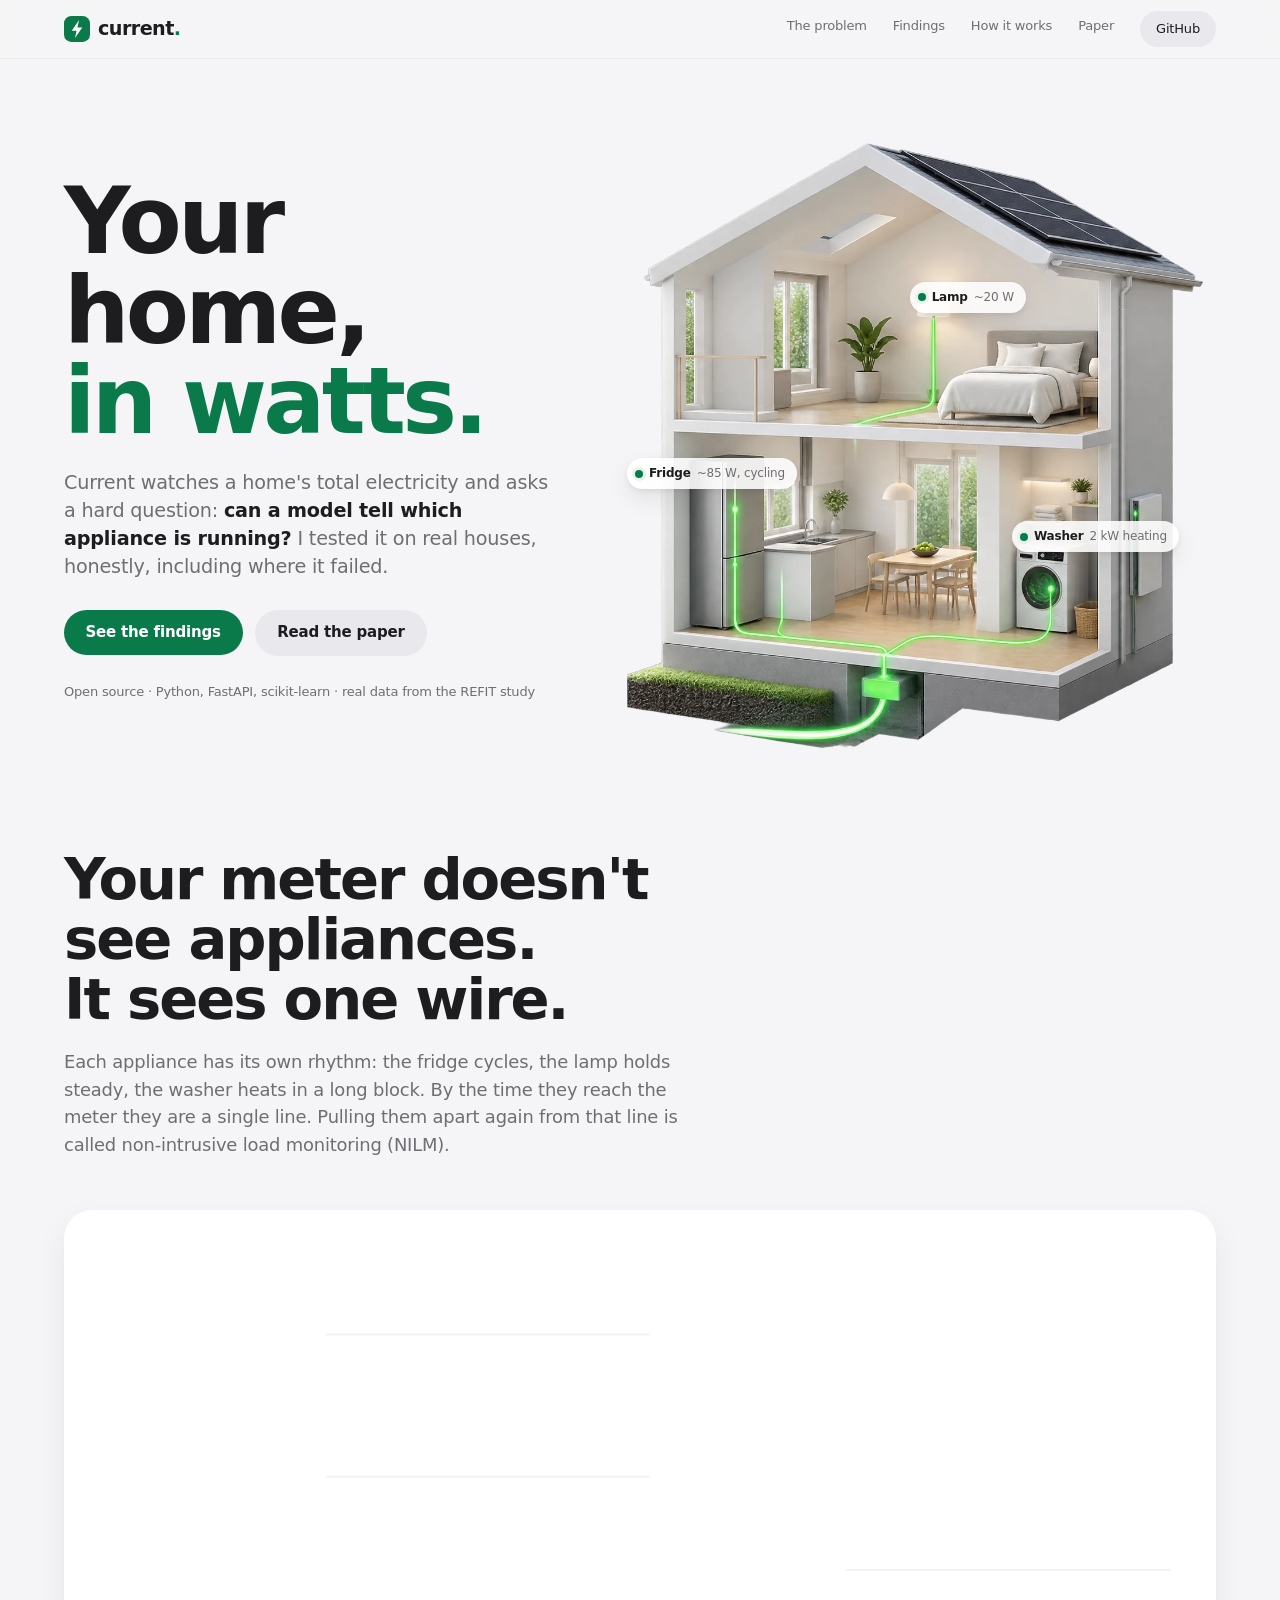
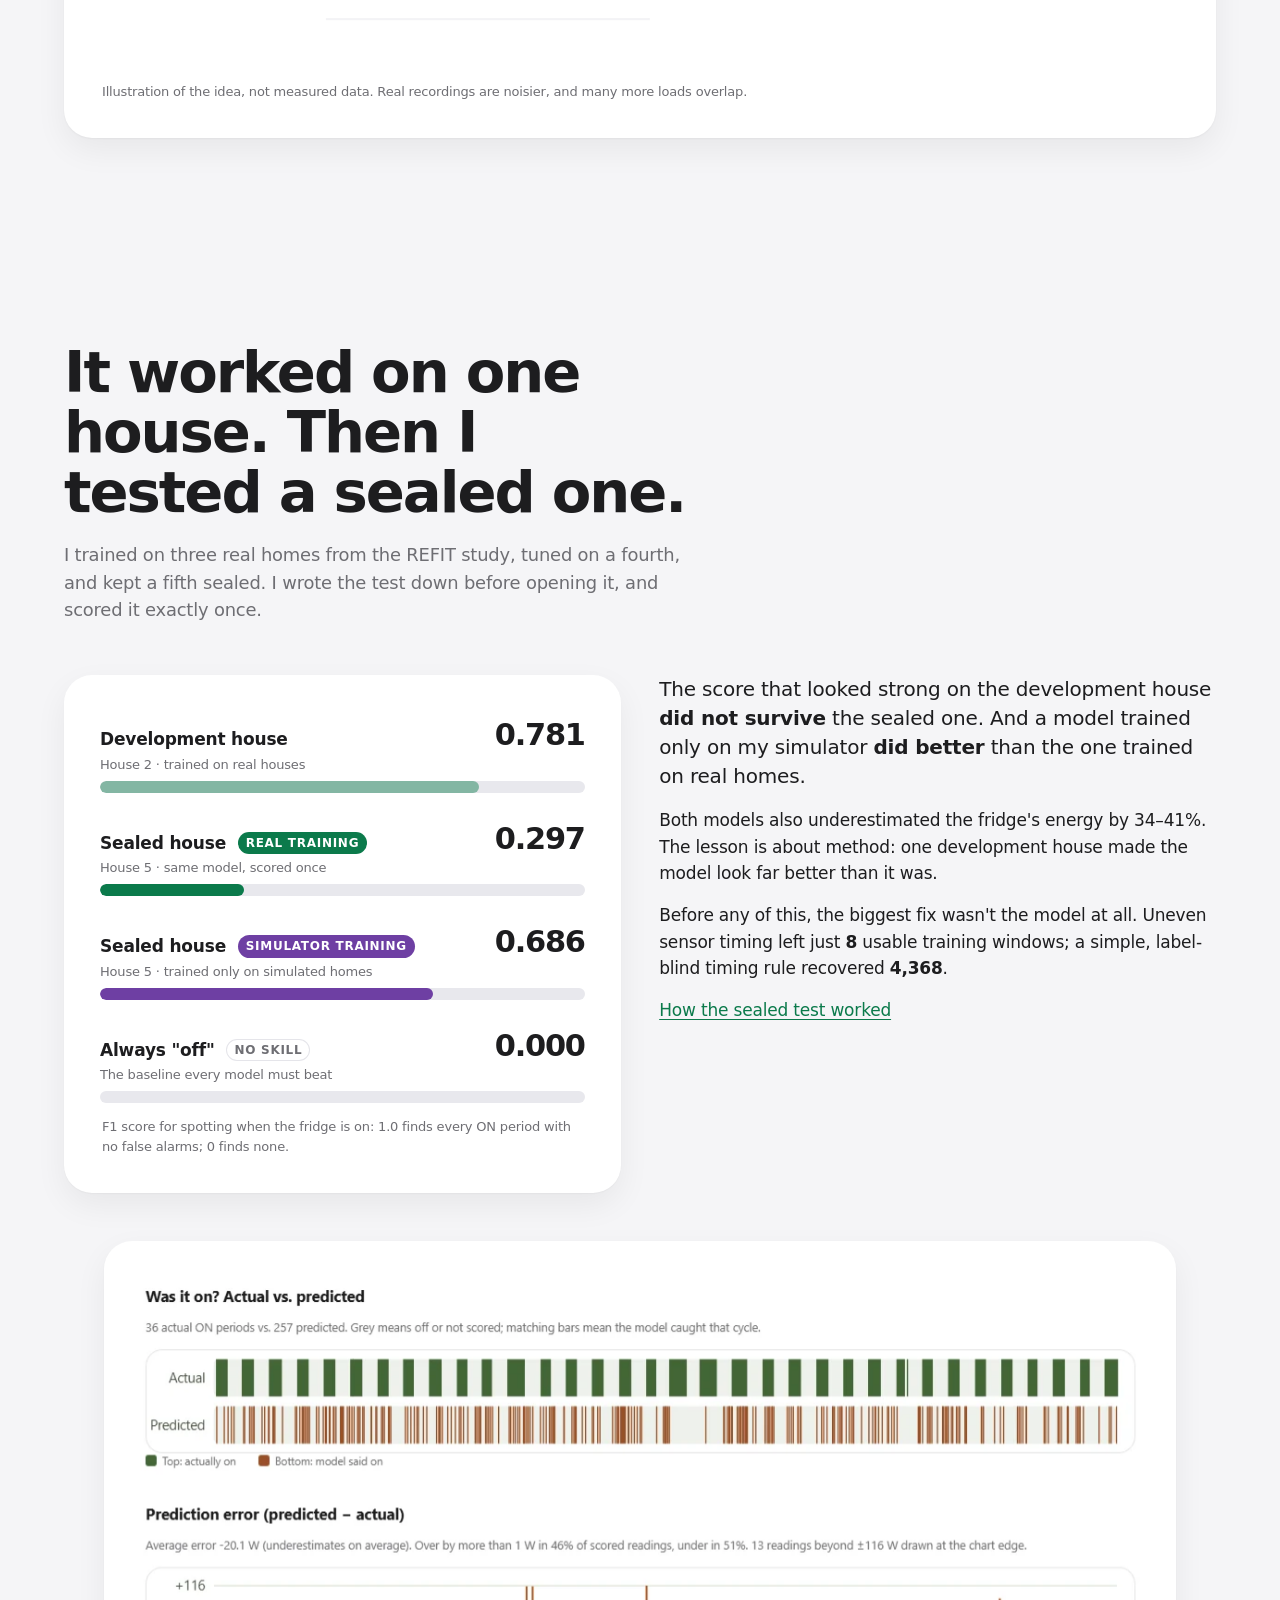
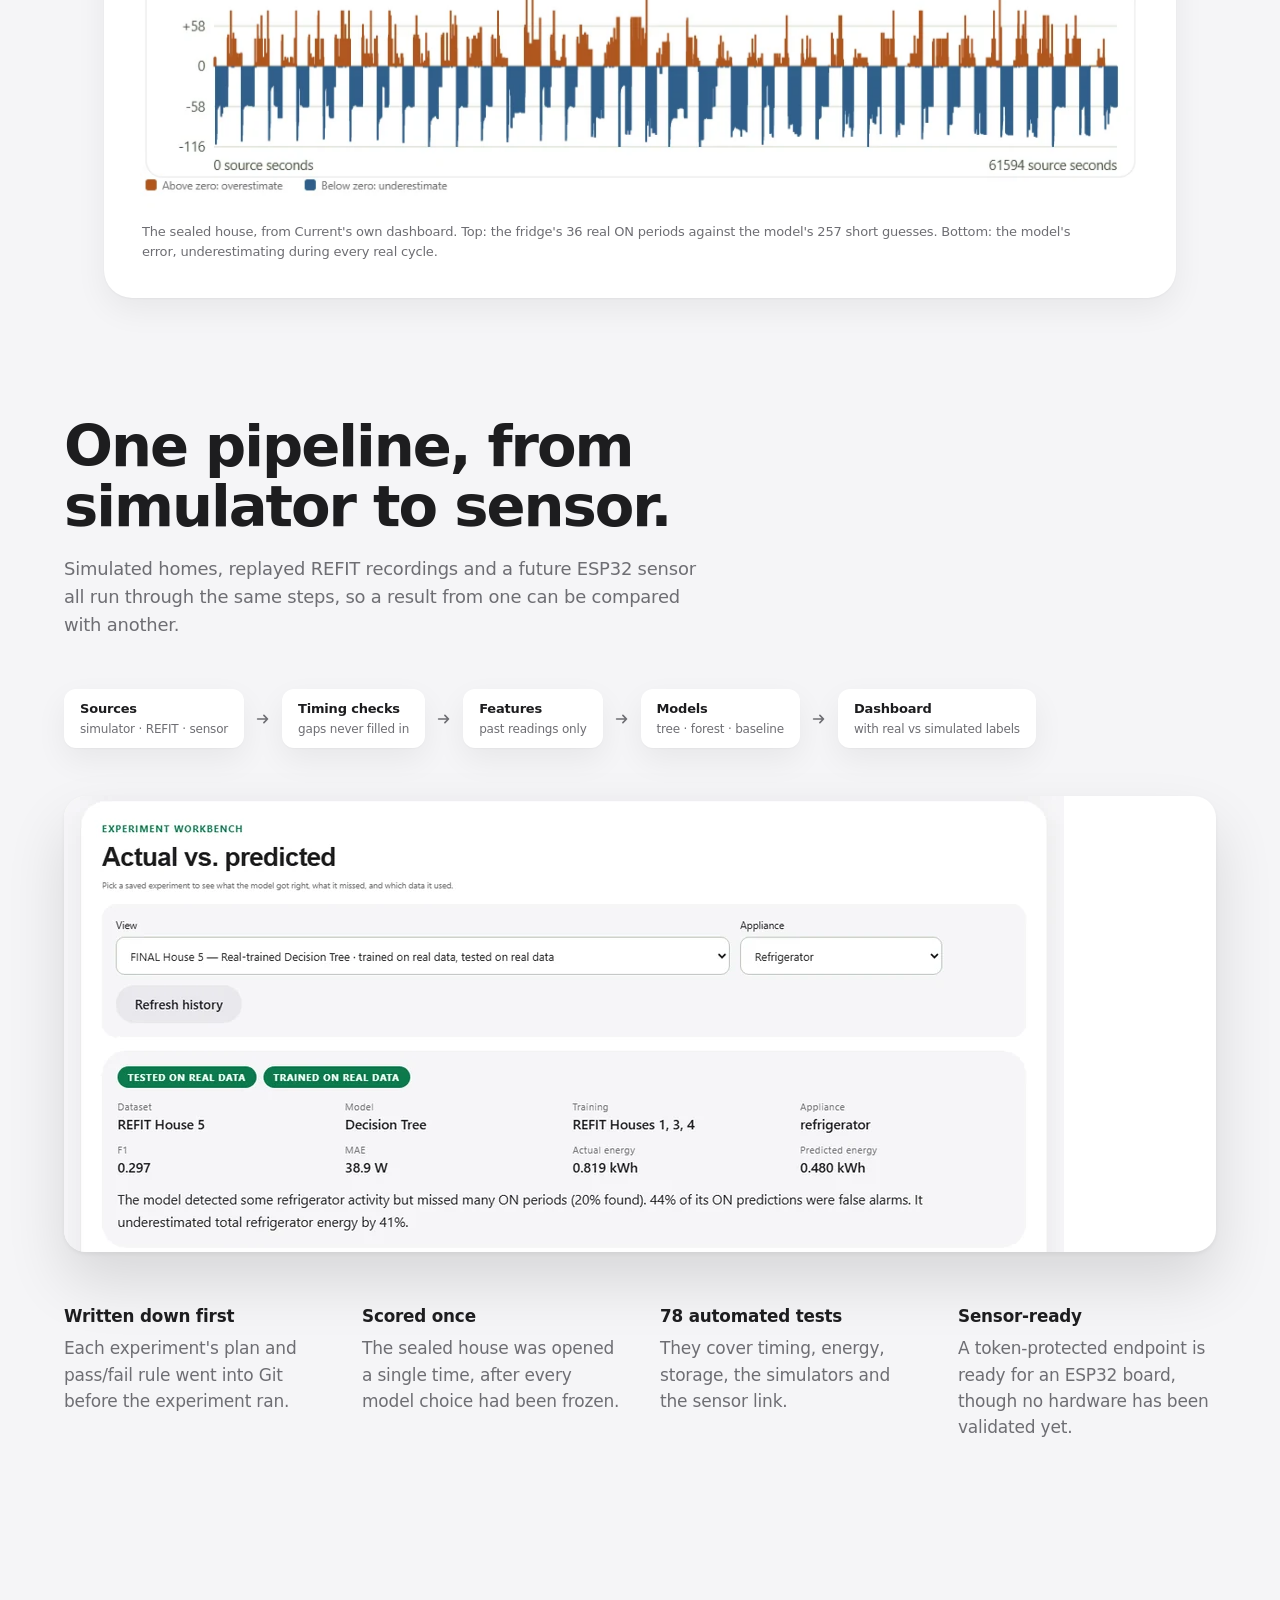
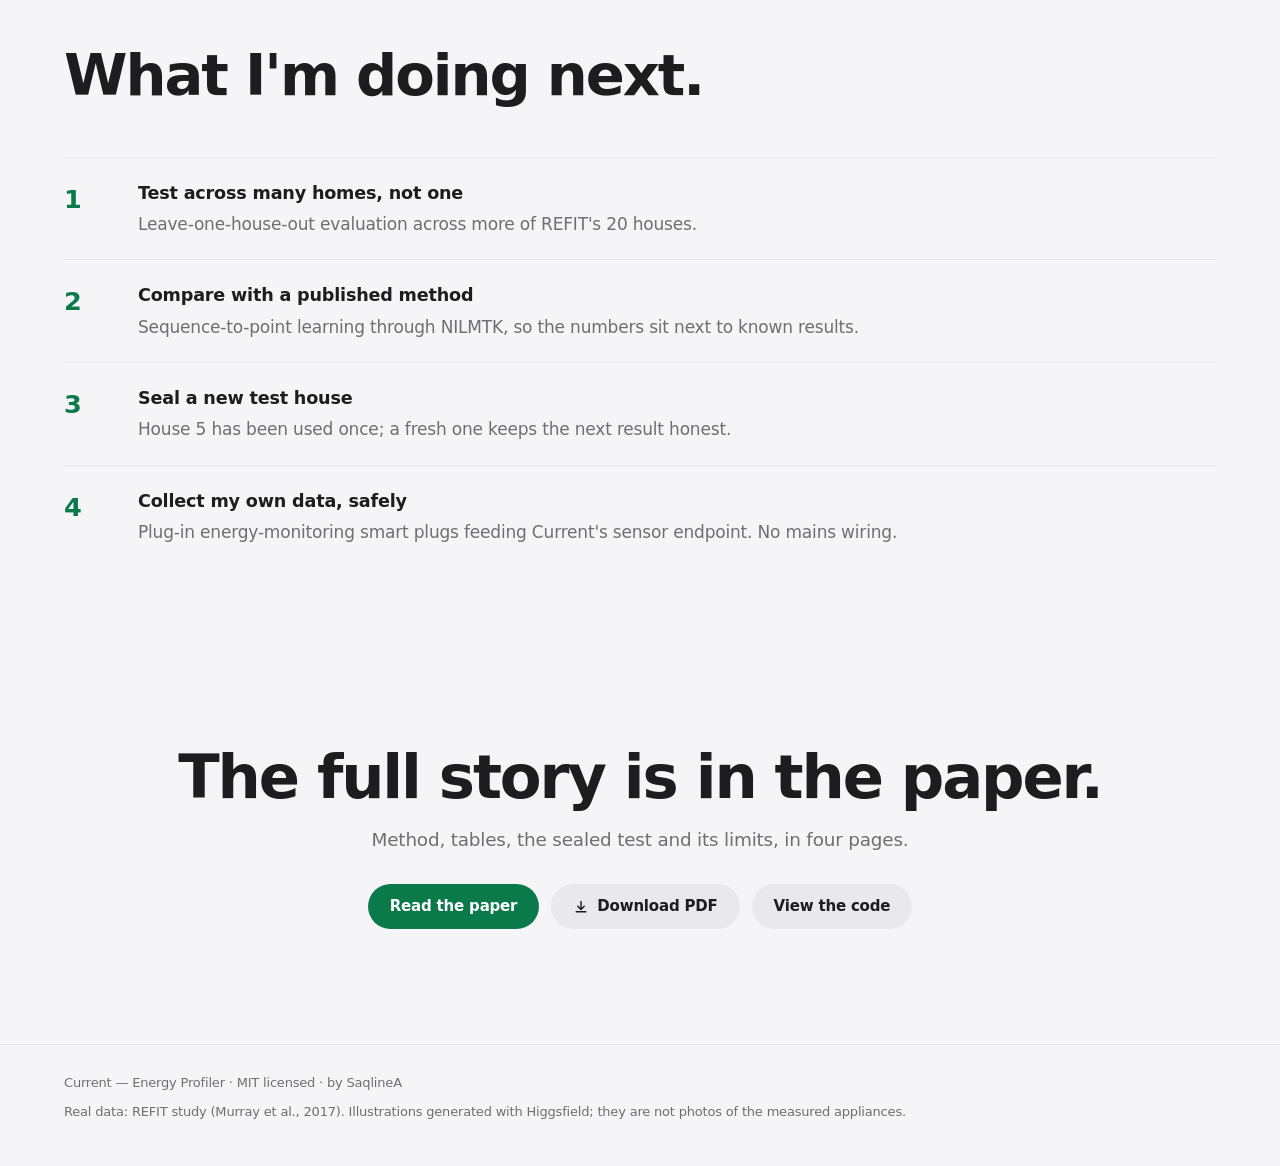
==== docs/index.html @ 8ad4f6a9 "feat: animated project showcase (docs/index.html) and scroll-told paper (docs/paper.html) Living Hou" ====
<!doctype html>
<html lang="en">
<head>
  <meta charset="utf-8">
  <meta name="viewport" content="width=device-width, initial-scale=1">
  <title>Current — Can a model tell which appliance is running?</title>
  <meta name="description" content="Current is an open-source household energy lab. It tests, honestly, whether machine learning can tell which appliances are running from a home's total power.">
  <meta name="theme-color" content="#f5f5f7" media="(prefers-color-scheme: light)">
  <meta name="theme-color" content="#000000" media="(prefers-color-scheme: dark)">
  <meta property="og:title" content="Current — Energy Profiler">
  <meta property="og:description" content="Worked on one house (F1 0.781). Fell to 0.297 on a sealed one. A simulator-trained model did better. An honest NILM lab.">
  <meta property="og:image" content="https://saqlinea.github.io/energy-profiler/img/hero.webp">
  <link rel="stylesheet" href="site.css">
  <script>if (!matchMedia('(prefers-reduced-motion: reduce)').matches) document.documentElement.classList.add('intro');</script>
  <script src="site.js" defer></script>
</head>
<body>
  <a class="skip" href="#main">Skip to content</a>
  <header class="nav">
    <div class="wrap">
      <a class="wordmark" href="./" aria-label="Current home">
        <svg viewBox="0 0 32 32" aria-hidden="true"><rect width="32" height="32" rx="9" fill="#0b7a4b"/><path d="M18.5 5 9.5 18h6l-2 9 9-13h-6z" fill="#fff"/></svg>
        <span>current<b>.</b></span>
      </a>
      <ul>
        <li class="optional"><a href="#problem">The problem</a></li>
        <li><a href="#findings">Findings</a></li>
        <li class="optional"><a href="#system">How it works</a></li>
        <li class="keep"><a href="paper.html">Paper</a></li>
        <li class="keep"><a class="pill secondary small" href="https://github.com/SaqlineA/energy-profiler">GitHub</a></li>
      </ul>
    </div>
  </header>

  <main id="main">
    <section class="hero" aria-labelledby="hero-title">
      <div class="wrap">
        <div class="hero-copy">
          <h1 id="hero-title">Your home, <em>in watts.</em></h1>
          <p class="lead">Current watches a home's total electricity and asks a hard question: <strong>can a model tell which appliance is running?</strong> I tested it on real houses, honestly, including where it failed.</p>
          <div class="actions">
            <a class="pill primary" href="#findings">See the findings</a>
            <a class="pill secondary" href="paper.html">Read the paper</a>
          </div>
          <p class="credits">Open source · Python, FastAPI, scikit-learn · real data from the REFIT study</p>
        </div>
        <figure class="house" aria-label="Illustration of a house whose fridge, lamp and washing machine draw power from one meter">
          <img src="img/hero.webp" alt="" width="1047" height="1096" fetchpriority="high">
          <img class="flow" src="img/hero-lines.webp" alt="" width="1047" height="1096">
          <span class="tag" style="left:49%;top:24%"><i></i>Lamp <span>~20 W</span></span>
          <span class="tag" style="left:2%;top:52%"><i></i>Fridge <span>~85 W, cycling</span></span>
          <span class="tag" style="left:66%;top:62%"><i></i>Washer <span>2 kW heating</span></span>
        </figure>
      </div>
    </section>

    <section class="block tight" id="problem" aria-labelledby="problem-title">
      <div class="wrap">
        <div class="section-head">
          <h2 id="problem-title">Your meter doesn't see appliances. It sees one wire.</h2>
          <p>Each appliance has its own rhythm: the fridge cycles, the lamp holds steady, the washer heats in a long block. By the time they reach the meter they are a single line. Pulling them apart again from that line is called non-intrusive load monitoring (NILM).</p>
        </div>
        <div class="plate wire" id="wire">
          <svg role="img" aria-labelledby="wire-title wire-desc">
            <title id="wire-title">Three appliance signals merge into one total</title>
            <desc id="wire-desc">A fridge cycling on and off, a lamp drawing steady power and a washing machine heating, flicking and spinning add up to the one total line the meter records.</desc>
          </svg>
          <p class="caption">Illustration of the idea, not measured data. Real recordings are noisier, and many more loads overlap.</p>
        </div>
      </div>
    </section>

    <section class="block" id="findings" aria-labelledby="findings-title">
      <div class="wrap">
        <div class="section-head">
          <h2 id="findings-title">It worked on one house. Then I tested a sealed one.</h2>
          <p>I trained on three real homes from the REFIT study, tuned on a fourth, and kept a fifth sealed. I wrote the test down before opening it, and scored it exactly once.</p>
        </div>
        <div class="verdict">
          <div class="plate">
            <ul class="bars" aria-label="Fridge detection F1 scores">
              <li class="dev"><span class="what">Development house <small>House 2 · trained on real houses</small></span><span class="score">0.781</span><span class="track"><span style="width:78.1%"></span></span></li>
              <li><span class="what">Sealed house <span class="badge">REAL TRAINING</span><small>House 5 · same model, scored once</small></span><span class="score">0.297</span><span class="track"><span style="width:29.7%"></span></span></li>
              <li class="sim"><span class="what">Sealed house <span class="badge sim">SIMULATOR TRAINING</span><small>House 5 · trained only on simulated homes</small></span><span class="score">0.686</span><span class="track"><span style="width:68.6%"></span></span></li>
              <li><span class="what">Always "off" <span class="badge none">NO SKILL</span><small>The baseline every model must beat</small></span><span class="score">0.000</span><span class="track"><span style="width:0%"></span></span></li>
            </ul>
            <p class="caption">F1 score for spotting when the fridge is on: 1.0 finds every ON period with no false alarms; 0 finds none.</p>
          </div>
          <div class="verdict-text">
            <p>The score that looked strong on the development house <strong>did not survive</strong> the sealed one. And a model trained only on my simulator <strong>did better</strong> than the one trained on real homes.</p>
            <p>Both models also underestimated the fridge's energy by 34–41%. The lesson is about method: one development house made the model look far better than it was.</p>
            <p>Before any of this, the biggest fix wasn't the model at all. Uneven sensor timing left just <strong>8</strong> usable training windows; a simple, label-blind timing rule recovered <strong>4,368</strong>.</p>
            <p><a href="paper.html#final-test">How the sealed test worked</a></p>
          </div>
        </div>
        <figure class="plate figure-wide">
          <img src="img/house5-figure.webp" alt="Top: 36 real fridge ON periods as evenly spaced green bars, above the model's 257 short scattered guesses. Bottom: prediction error, below zero during every real cycle and above zero between them." width="1081" height="573" loading="lazy">
          <figcaption class="caption">The sealed house, from Current's own dashboard. Top: the fridge's 36 real ON periods against the model's 257 short guesses. Bottom: the model's error, underestimating during every real cycle.</figcaption>
        </figure>
      </div>
    </section>

    <section class="block tight" id="system" aria-labelledby="system-title">
      <div class="wrap">
        <div class="section-head">
          <h2 id="system-title">One pipeline, from simulator to sensor.</h2>
          <p>Simulated homes, replayed REFIT recordings and a future ESP32 sensor all run through the same steps, so a result from one can be compared with another.</p>
        </div>
        <ol class="pipeline" aria-label="Data pipeline">
          <li>Sources<small>simulator · REFIT · sensor</small></li>
          <li class="arrow" aria-hidden="true"><svg viewBox="0 0 20 20"><path d="M4 10h11m-4-4 4 4-4 4" fill="none" stroke="currentColor" stroke-width="1.8" stroke-linecap="round" stroke-linejoin="round"/></svg></li>
          <li>Timing checks<small>gaps never filled in</small></li>
          <li class="arrow" aria-hidden="true"><svg viewBox="0 0 20 20"><path d="M4 10h11m-4-4 4 4-4 4" fill="none" stroke="currentColor" stroke-width="1.8" stroke-linecap="round" stroke-linejoin="round"/></svg></li>
          <li>Features<small>past readings only</small></li>
          <li class="arrow" aria-hidden="true"><svg viewBox="0 0 20 20"><path d="M4 10h11m-4-4 4 4-4 4" fill="none" stroke="currentColor" stroke-width="1.8" stroke-linecap="round" stroke-linejoin="round"/></svg></li>
          <li>Models<small>tree · forest · baseline</small></li>
          <li class="arrow" aria-hidden="true"><svg viewBox="0 0 20 20"><path d="M4 10h11m-4-4 4 4-4 4" fill="none" stroke="currentColor" stroke-width="1.8" stroke-linecap="round" stroke-linejoin="round"/></svg></li>
          <li>Dashboard<small>with real vs simulated labels</small></li>
        </ol>
        <div class="screen">
          <img src="img/workbench.webp" alt="Current's experiment workbench on the House 5 final test: TESTED ON REAL DATA and TRAINED ON REAL DATA badges, F1 0.297, MAE 38.9 W, a plain-language explanation of what went wrong" width="1000" height="456" loading="lazy">
        </div>
        <dl class="facts">
          <div><dt>Written down first</dt><dd>Each experiment's plan and pass/fail rule went into Git before the experiment ran.</dd></div>
          <div><dt>Scored once</dt><dd>The sealed house was opened a single time, after every model choice had been frozen.</dd></div>
          <div><dt>78 automated tests</dt><dd>They cover timing, energy, storage, the simulators and the sensor link.</dd></div>
          <div><dt>Sensor-ready</dt><dd>A token-protected endpoint is ready for an ESP32 board, though no hardware has been validated yet.</dd></div>
        </dl>
      </div>
    </section>

    <section class="block" id="next" aria-labelledby="next-title">
      <div class="wrap">
        <div class="section-head"><h2 id="next-title">What I'm doing next.</h2></div>
        <ol class="next">
          <li><strong>Test across many homes, not one</strong><span>Leave-one-house-out evaluation across more of REFIT's 20 houses.</span></li>
          <li><strong>Compare with a published method</strong><span>Sequence-to-point learning through NILMTK, so the numbers sit next to known results.</span></li>
          <li><strong>Seal a new test house</strong><span>House 5 has been used once; a fresh one keeps the next result honest.</span></li>
          <li><strong>Collect my own data, safely</strong><span>Plug-in energy-monitoring smart plugs feeding Current's sensor endpoint. No mains wiring.</span></li>
        </ol>
      </div>
    </section>

    <section class="close" aria-labelledby="close-title">
      <div class="wrap">
        <h2 id="close-title">The full story is in the paper.</h2>
        <p>Method, tables, the sealed test and its limits, in four pages.</p>
        <div class="actions">
          <a class="pill primary" href="paper.html">Read the paper</a>
          <a class="pill secondary" href="report.pdf">
            <svg viewBox="0 0 20 20" aria-hidden="true"><path d="M10 3v10m-4-4 4 4 4-4M4 16h12" fill="none" stroke="currentColor" stroke-width="1.8" stroke-linecap="round" stroke-linejoin="round"/></svg>
            Download PDF
          </a>
          <a class="pill secondary" href="https://github.com/SaqlineA/energy-profiler">View the code</a>
        </div>
      </div>
    </section>
  </main>

  <footer>
    <div class="wrap">
      <span>Current — Energy Profiler · MIT licensed · by SaqlineA</span>
      <span>Real data: REFIT study (Murray et al., 2017). Illustrations generated with Higgsfield; they are not photos of the measured appliances.</span>
    </div>
  </footer>
</body>
</html>
---- docs/site.css ----
/* Current project site: the Honest Showroom world (see DESIGN.md). Static, no build step. */
:root {
  --ink: #1d1d1f;
  --quiet: #6e6e73;
  --paper: #f5f5f7;
  --surface: #ffffff;
  --hairline: #e5e5ea;
  --fill: #e8e8ed;
  --green: #0b7a4b;
  --action: #0b7a4b; /* White text sits on this in both themes (5.4:1). */
  --action-hover: #06552f;
  --green-deep: #06552f;
  --green-bright: #13a86a;
  --mint: #e3f4ea;
  --violet: #6e3fa3;
  --measured: #426635;
  --estimate: #995127;
  --shadow: 0 1px 2px rgba(0, 0, 0, .04), 0 12px 32px rgba(0, 0, 0, .06);
  --font: -apple-system, BlinkMacSystemFont, 'SF Pro Display', 'SF Pro Text', 'Helvetica Neue', 'Segoe UI', system-ui, sans-serif;
  --ease-out: cubic-bezier(.16, 1, .3, 1);
  --gutter: clamp(20px, 5vw, 64px);
  color-scheme: light;
}
@media (prefers-color-scheme: dark) {
  :root {
    --ink: #f5f5f7; --quiet: #a1a1a6; --paper: #000000; --surface: #1c1c1e; --hairline: #38383a;
    --fill: #2c2c2e; --green: #30d158; --green-deep: #0b7a4b; --mint: #1e3a2a; --violet: #7d52a3;
    --shadow: 0 1px 2px rgba(0, 0, 0, .4), 0 12px 32px rgba(0, 0, 0, .35);
    color-scheme: dark;
  }
}

* { box-sizing: border-box; }
html { scroll-behavior: smooth; scroll-padding-top: 76px; }
body {
  margin: 0; background: var(--paper); color: var(--ink);
  font: 400 1.0625rem/1.55 var(--font); letter-spacing: -0.011em;
  -webkit-font-smoothing: antialiased; text-rendering: optimizeLegibility;
}
img { max-width: 100%; height: auto; display: block; }
a { color: var(--green); text-underline-offset: .18em; text-decoration-thickness: 1px; }
::selection { background: var(--mint); color: var(--ink); }
:focus-visible { outline: 3px solid var(--green); outline-offset: 3px; }
html { scrollbar-color: var(--hairline) transparent; }
h1, h2, h3 { text-wrap: balance; margin: 0; }
p { text-wrap: pretty; }
.wrap { width: min(1180px, 100% - 2 * var(--gutter)); margin-inline: auto; }
.skip { position: absolute; left: -9999px; }
.skip:focus { left: 16px; top: 12px; z-index: 50; background: var(--surface); padding: 10px 14px; border-radius: 12px; }

/* Navigation: the only glass on the page. */
.nav {
  position: sticky; top: 0; z-index: 20;
  background: color-mix(in srgb, var(--paper) 78%, transparent);
  backdrop-filter: saturate(1.6) blur(20px); -webkit-backdrop-filter: saturate(1.6) blur(20px);
  border-bottom: 1px solid color-mix(in srgb, var(--hairline) 70%, transparent);
}
.nav .wrap { display: flex; align-items: center; gap: 28px; height: 58px; }
.wordmark { display: inline-flex; align-items: center; gap: 8px; color: var(--ink); text-decoration: none; font-weight: 700; font-size: 1.2rem; letter-spacing: -0.03em; }
.wordmark svg { width: 26px; height: 26px; }
.wordmark b { color: var(--green); }
.nav ul { display: flex; gap: 26px; list-style: none; margin: 0 0 0 auto; padding: 0; }
.nav ul a { color: var(--quiet); text-decoration: none; font-size: .8125rem; font-weight: 500; }
.nav ul a:hover { color: var(--ink); }

/* Pills. */
.pill {
  display: inline-flex; align-items: center; gap: 8px; min-height: 44px; padding: 11px 22px;
  border-radius: 980px; font-weight: 600; font-size: .9375rem; text-decoration: none; white-space: nowrap;
  transition: background-color 180ms ease, transform 180ms ease;
}
.pill svg { width: 16px; height: 16px; }
.pill.primary { background: var(--action); color: #fff; }
.pill.primary:hover { background: var(--action-hover); }
.pill.secondary { background: var(--fill); color: var(--ink); }
.pill.secondary:hover { background: color-mix(in srgb, var(--fill) 80%, var(--ink) 8%); }
.pill:active { transform: scale(.98); }
.pill.small { min-height: 36px; padding: 8px 16px; font-size: .8125rem; }

/* Hero: the house is the star. */
.hero { padding: clamp(32px, 6vw, 72px) 0 clamp(40px, 7vw, 96px); overflow: hidden; }
.hero .wrap { display: grid; grid-template-columns: minmax(0, 46fr) minmax(0, 54fr); align-items: center; gap: clamp(16px, 3vw, 48px); }
.hero h1 { font-size: clamp(3rem, 7.2vw, 5.75rem); line-height: .98; letter-spacing: -0.04em; font-weight: 700; }
.hero h1 em { font-style: normal; color: var(--green); }
.lead { margin: 22px 0 30px; max-width: 31rem; font-size: clamp(1.1rem, 1.5vw, 1.3rem); line-height: 1.45; color: var(--quiet); }
.lead strong { color: var(--ink); font-weight: 600; }
.actions { display: flex; flex-wrap: wrap; gap: 12px; }
.credits { margin-top: 26px; font-size: .8125rem; color: var(--quiet); }

.house { position: relative; margin: 0; aspect-ratio: 1047 / 1096; max-height: 78vh; justify-self: center; width: 100%; }
.house img { position: absolute; inset: 0; width: 100%; height: 100%; object-fit: contain; }
.house .flow {
  /* The render's own green lines, with a bright band travelling up from the meter. */
  filter: drop-shadow(0 0 6px rgba(48, 209, 88, .85)) brightness(1.25);
  -webkit-mask-image: linear-gradient(to top, transparent 0%, #000 12%, #000 22%, transparent 34%);
          mask-image: linear-gradient(to top, transparent 0%, #000 12%, #000 22%, transparent 34%);
  -webkit-mask-size: 100% 300%; mask-size: 100% 300%;
  -webkit-mask-repeat: no-repeat; mask-repeat: no-repeat;
  animation: flow 3.6s linear infinite;
}
@keyframes flow {
  from { -webkit-mask-position: 0 0%; mask-position: 0 0%; }
  to { -webkit-mask-position: 0 100%; mask-position: 0 100%; }
}
.tag {
  position: absolute; display: inline-flex; align-items: center; gap: 6px; padding: 6px 12px 6px 8px;
  border-radius: 980px; background: color-mix(in srgb, var(--surface) 88%, transparent);
  box-shadow: 0 2px 6px rgba(0, 0, 0, .08), 0 10px 24px rgba(0, 0, 0, .08);
  font-size: .75rem; font-weight: 600; white-space: nowrap; color: var(--ink);
  font-variant-numeric: tabular-nums;
}
.tag i { width: 8px; height: 8px; border-radius: 50%; background: var(--green); box-shadow: 0 0 0 3px var(--mint); }
.tag span { color: var(--quiet); font-weight: 500; }

/* Sections. */
section.block { padding: clamp(56px, 8vw, 112px) 0; }
section.block.tight { padding-top: 0; }
.section-head { max-width: 46rem; margin-bottom: clamp(32px, 4vw, 56px); }
.section-head h2 { font-size: clamp(2.1rem, 4.6vw, 3.6rem); line-height: 1.04; letter-spacing: -0.035em; font-weight: 700; }
.section-head p { margin: 18px 0 0; font-size: clamp(1.05rem, 1.4vw, 1.2rem); color: var(--quiet); max-width: 40rem; }
.plate { background: var(--surface); border-radius: 28px; box-shadow: var(--shadow); padding: clamp(18px, 3vw, 36px); }
.caption { margin: 14px 2px 0; font-size: .8125rem; color: var(--quiet); max-width: 60rem; }

/* One wire: the signature diagram. */
.wire svg { width: 100%; height: auto; display: block; overflow: visible; }
.wire .label { font: 600 15px var(--font); fill: var(--ink); }
.wire .sub { font: 500 12px var(--font); fill: var(--quiet); }
.wire .trace { fill: none; stroke-width: 2.4; stroke-linejoin: round; stroke-linecap: round; }
.wire .route { fill: none; stroke-width: 2; stroke-linecap: round; opacity: .55; }
.wire .total { fill: none; stroke: var(--ink); stroke-width: 2.6; stroke-linejoin: round; }
.wire .meter { fill: var(--surface); stroke: var(--hairline); }
.wire.armed .draw { stroke-dasharray: var(--len); stroke-dashoffset: var(--len); }
.wire.play .draw { animation: draw var(--dur, 1.2s) var(--ease-out) var(--delay, 0s) forwards; }
@keyframes draw { to { stroke-dashoffset: 0; } }
.wire.armed .fade { opacity: 0; transform: translateX(-6px); }
.wire.play .fade { animation: fadein .7s var(--ease-out) var(--delay, 0s) forwards; }
@keyframes fadein { to { opacity: 1; transform: none; } }
@supports (animation-timeline: view()) {
  .wire.scroll .draw { animation: draw linear both; animation-timeline: view(); animation-range: entry 20% cover calc(32% + var(--step, 0) * 9%); }
  .wire.scroll .fade { animation: fadein linear both; animation-timeline: view(); animation-range: entry 20% cover calc(28% + var(--step, 0) * 9%); }
}

/* Findings. */
.verdict { display: grid; grid-template-columns: minmax(0, 1fr) minmax(0, 1fr); gap: clamp(20px, 3vw, 40px); align-items: start; }
.bars { margin: 0; padding: 0; list-style: none; display: grid; gap: 22px; }
.bars li { display: grid; grid-template-columns: 1fr auto; gap: 6px 16px; align-items: baseline; }
.bars .what { font-weight: 600; font-size: 1.0625rem; }
.bars .what small { display: block; font-weight: 500; color: var(--quiet); font-size: .8125rem; margin-top: 2px; }
.bars .score { font-size: 1.9rem; font-weight: 700; letter-spacing: -0.04em; font-variant-numeric: tabular-nums; }
.bars .track { grid-column: 1 / -1; height: 12px; border-radius: 99px; background: var(--fill); overflow: hidden; }
.bars .track span { display: block; height: 100%; border-radius: inherit; background: var(--green); }
.bars .sim .track span { background: var(--violet); }
.bars .dev .track span { opacity: .45; }
.badge { display: inline-block; margin-left: 6px; padding: 2px 8px; border-radius: 99px; font-size: .75rem; font-weight: 700; letter-spacing: .06em; vertical-align: 2px; color: #fff; background: var(--action); }
.badge.sim { background: #6e3fa3; } /* Fixed so white text keeps 7:1 in both themes. */
.badge.none { background: var(--surface); color: var(--quiet); box-shadow: inset 0 0 0 1px var(--hairline); }
.verdict-text p { margin: 0 0 16px; }
.verdict-text p:first-child { font-size: 1.25rem; line-height: 1.45; color: var(--ink); }
.figure-wide { margin-top: clamp(28px, 4vw, 48px); }
.figure-wide img { border-radius: 12px; width: 100%; }

/* System. */
.pipeline { display: flex; flex-wrap: wrap; align-items: center; gap: 10px; margin: 0 0 clamp(28px, 4vw, 48px); padding: 0; list-style: none; }
.pipeline li { padding: 10px 16px; border-radius: 12px; background: var(--surface); box-shadow: var(--shadow); font-size: .8125rem; font-weight: 600; }
.pipeline li small { display: block; font-weight: 500; color: var(--quiet); font-size: .75rem; }
.pipeline .arrow { padding: 0; background: none; box-shadow: none; color: var(--quiet); }
.pipeline .arrow svg { width: 18px; height: 18px; display: block; }
.screen { border-radius: 22px; overflow: hidden; box-shadow: 0 2px 4px rgba(0, 0, 0, .05), 0 30px 60px rgba(0, 0, 0, .12); background: var(--surface); }
.facts { display: grid; grid-template-columns: repeat(auto-fit, minmax(200px, 1fr)); gap: 28px 40px; margin: clamp(32px, 4vw, 52px) 0 0; }
.facts dt { font-weight: 700; font-size: 1.05rem; }
.facts dd { margin: 6px 0 0; color: var(--quiet); font-size: 1.0625rem; }

/* Next and close. */
.next { counter-reset: step; list-style: none; padding: 0; margin: 0; display: grid; gap: 0; }
.next li { counter-increment: step; display: grid; grid-template-columns: 56px 1fr; gap: 4px 18px; padding: 22px 0; border-top: 1px solid var(--hairline); }
.next li::before { content: counter(step); grid-row: span 2; font-size: 1.6rem; font-weight: 700; color: var(--green); letter-spacing: -0.03em; font-variant-numeric: tabular-nums; }
.next strong { font-size: 1.1rem; }
.next span { color: var(--quiet); }
.close { text-align: center; padding: clamp(40px, 6vw, 88px) 0 clamp(72px, 9vw, 120px); }
.close h2 { font-size: clamp(2.2rem, 5vw, 3.8rem); letter-spacing: -0.035em; line-height: 1.04; }
.close p { color: var(--quiet); margin: 16px auto 30px; max-width: 34rem; font-size: 1.15rem; }
.close .actions { justify-content: center; }
footer { border-top: 1px solid var(--hairline); padding: 28px 0 44px; font-size: .8125rem; color: var(--quiet); }
footer .wrap { display: flex; flex-wrap: wrap; gap: 8px 28px; justify-content: space-between; }

/* Hero entrance: visible by default; JS adds .intro only when motion is allowed. */
.intro .hero-copy > * { opacity: 0; transform: translateY(14px); animation: rise .9s var(--ease-out) forwards; }
.intro .hero-copy > :nth-child(2) { animation-delay: .08s; }
.intro .hero-copy > :nth-child(3) { animation-delay: .16s; }
.intro .hero-copy > :nth-child(4) { animation-delay: .24s; }
.intro .house { opacity: 0; transform: scale(.96) translateY(10px); animation: rise 1.2s var(--ease-out) .1s forwards; }
.intro .tag { opacity: 0; animation: rise .8s var(--ease-out) forwards; }
.intro .tag:nth-of-type(1) { animation-delay: .9s; }
.intro .tag:nth-of-type(2) { animation-delay: 1.05s; }
.intro .tag:nth-of-type(3) { animation-delay: 1.2s; }
@keyframes rise { to { opacity: 1; transform: none; } }

@media (max-width: 860px) {
  .hero .wrap, .verdict { grid-template-columns: minmax(0, 1fr); }
  .house { max-height: none; max-width: 520px; }
  .nav ul { gap: 18px; }
  .nav ul li.optional { display: none; }
}
@media (max-width: 620px) {
  .pipeline { flex-direction: column; align-items: stretch; }
  .pipeline .arrow { align-self: center; transform: rotate(90deg); }
}
@media (max-width: 520px) {
  .tag { font-size: .75rem; padding: 4px 9px 4px 6px; }
  .tag span { display: none; }
  .nav ul li:not(.keep) { display: none; }
}
@media (prefers-reduced-motion: reduce) {
  html { scroll-behavior: auto; }
  *, *::before, *::after { animation: none !important; transition: none !important; }
  .house .flow { -webkit-mask-image: none; mask-image: none; opacity: .6; }
}
@media (prefers-reduced-transparency: reduce), (prefers-contrast: more) {
  .nav { background: var(--paper); backdrop-filter: none; -webkit-backdrop-filter: none; }
  .plate, .pipeline li, .screen { box-shadow: none; outline: 1px solid var(--hairline); }
}

/* Paper (paper.html): text scrolls, the figure for the current section stays pinned. */
.paper-head { padding: clamp(40px, 7vw, 88px) 0 clamp(28px, 4vw, 48px); }
.paper-head h1 { font-size: clamp(2.2rem, 4.8vw, 3.9rem); line-height: 1.04; letter-spacing: -0.035em; max-width: 22ch; }
.paper-head p { color: var(--quiet); margin: 16px 0 24px; }
.paper { display: grid; grid-template-columns: minmax(0, 58fr) minmax(0, 42fr); gap: clamp(28px, 4vw, 64px); padding-bottom: 120px; }
.paper article { max-width: 68ch; }
.paper article section { padding: 8px 0 36px; }
.paper article h2 { font-size: 1.6rem; letter-spacing: -0.025em; margin: 18px 0 12px; }
.paper article h2::after { content: ''; display: block; width: 28px; height: 3px; border-radius: 980px; background: var(--green); margin-top: 10px; }
.paper article p, .paper article li { color: var(--ink); }
.paper article blockquote { margin: 18px 0; padding: 14px 18px; border-radius: 18px; background: var(--surface); box-shadow: var(--shadow); font-size: 1.1rem; }
.paper article blockquote p { margin: 0; }
.paper article table { width: 100%; border-collapse: collapse; font-size: .8125rem; font-variant-numeric: tabular-nums; margin: 14px 0; display: block; overflow-x: auto; }
.paper article th, .paper article td { padding: 7px 8px; border-bottom: 1px solid var(--hairline); text-align: left; white-space: nowrap; }
.paper article th { background: var(--surface); }
.paper article img { display: none; } /* Shown pinned beside the text instead. */
.paper article code { font-size: .9em; background: var(--fill); padding: 1px 6px; border-radius: 980px; }
.pinned { position: sticky; top: 84px; align-self: start; }
.pinned figure { margin: 0; }
.pinned .plate { padding: 16px; transition: opacity 260ms ease; }
.pinned img, .pinned svg { width: 100%; height: auto; border-radius: 12px; }
.pinned figcaption { margin-top: 12px; font-size: .8125rem; color: var(--quiet); }
.pinned.swap .plate { opacity: 0; }
.paper .inline-figure { display: none; }
.paper .inline-figure img { display: block; width: 100%; border-radius: 12px; }
.paper .inline-figure figcaption { margin-top: 12px; font-size: .8125rem; color: var(--quiet); }
@media (max-width: 960px) {
  .paper { grid-template-columns: minmax(0, 1fr); }
  .pinned { display: none; }
  .paper .inline-figure { display: block; margin: 8px 0 20px; }
}
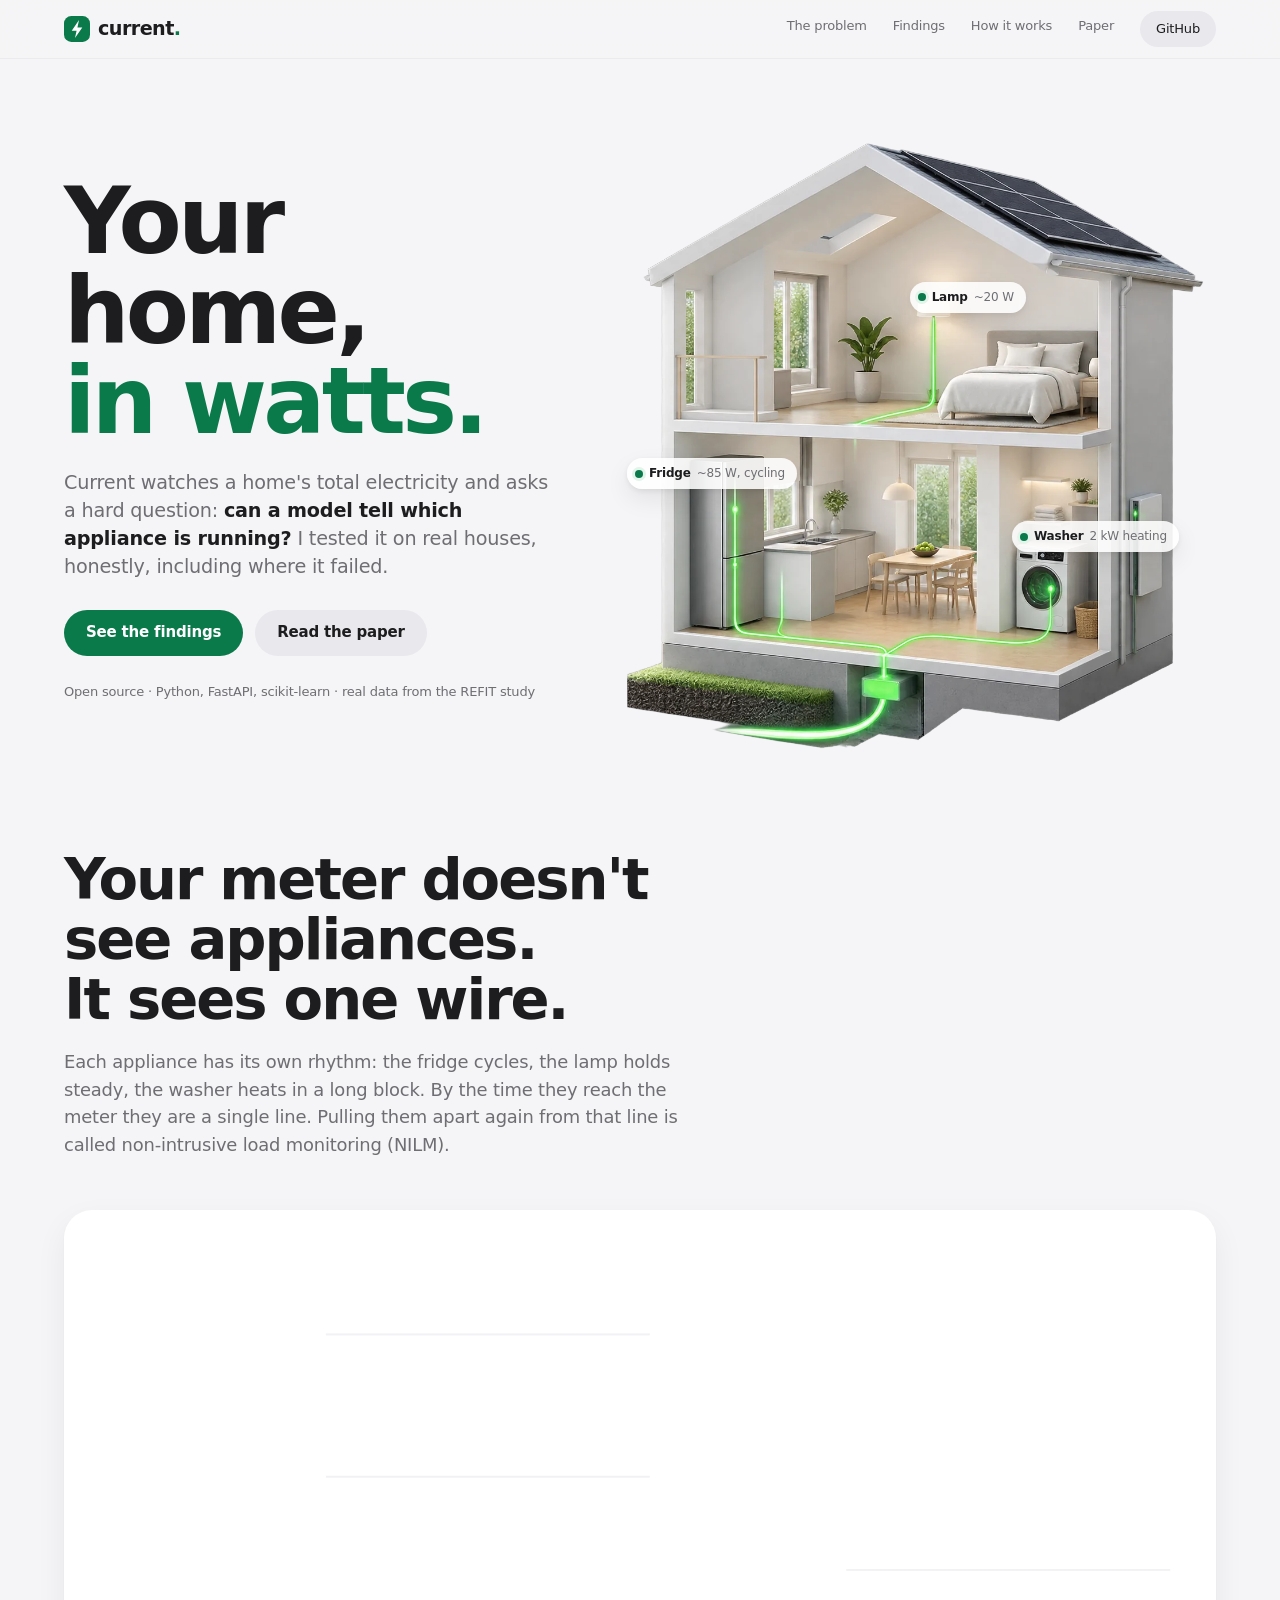
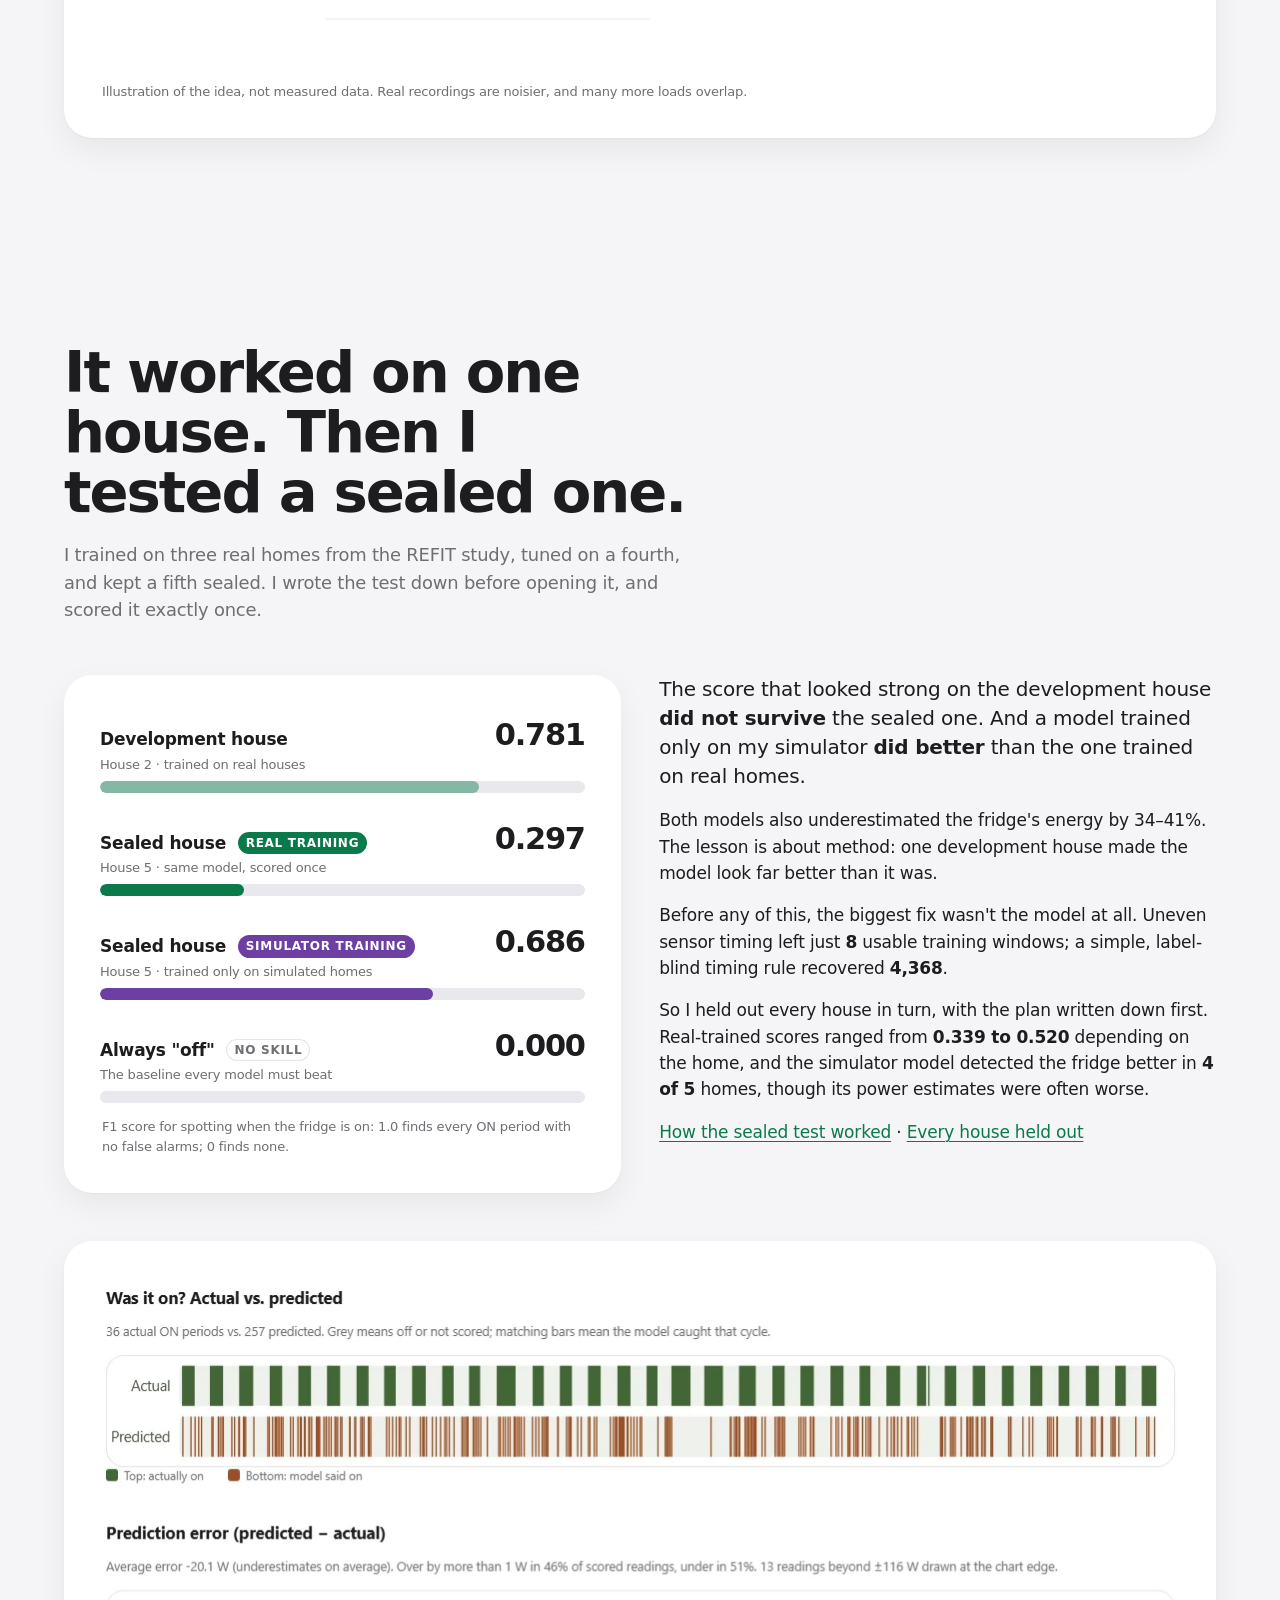
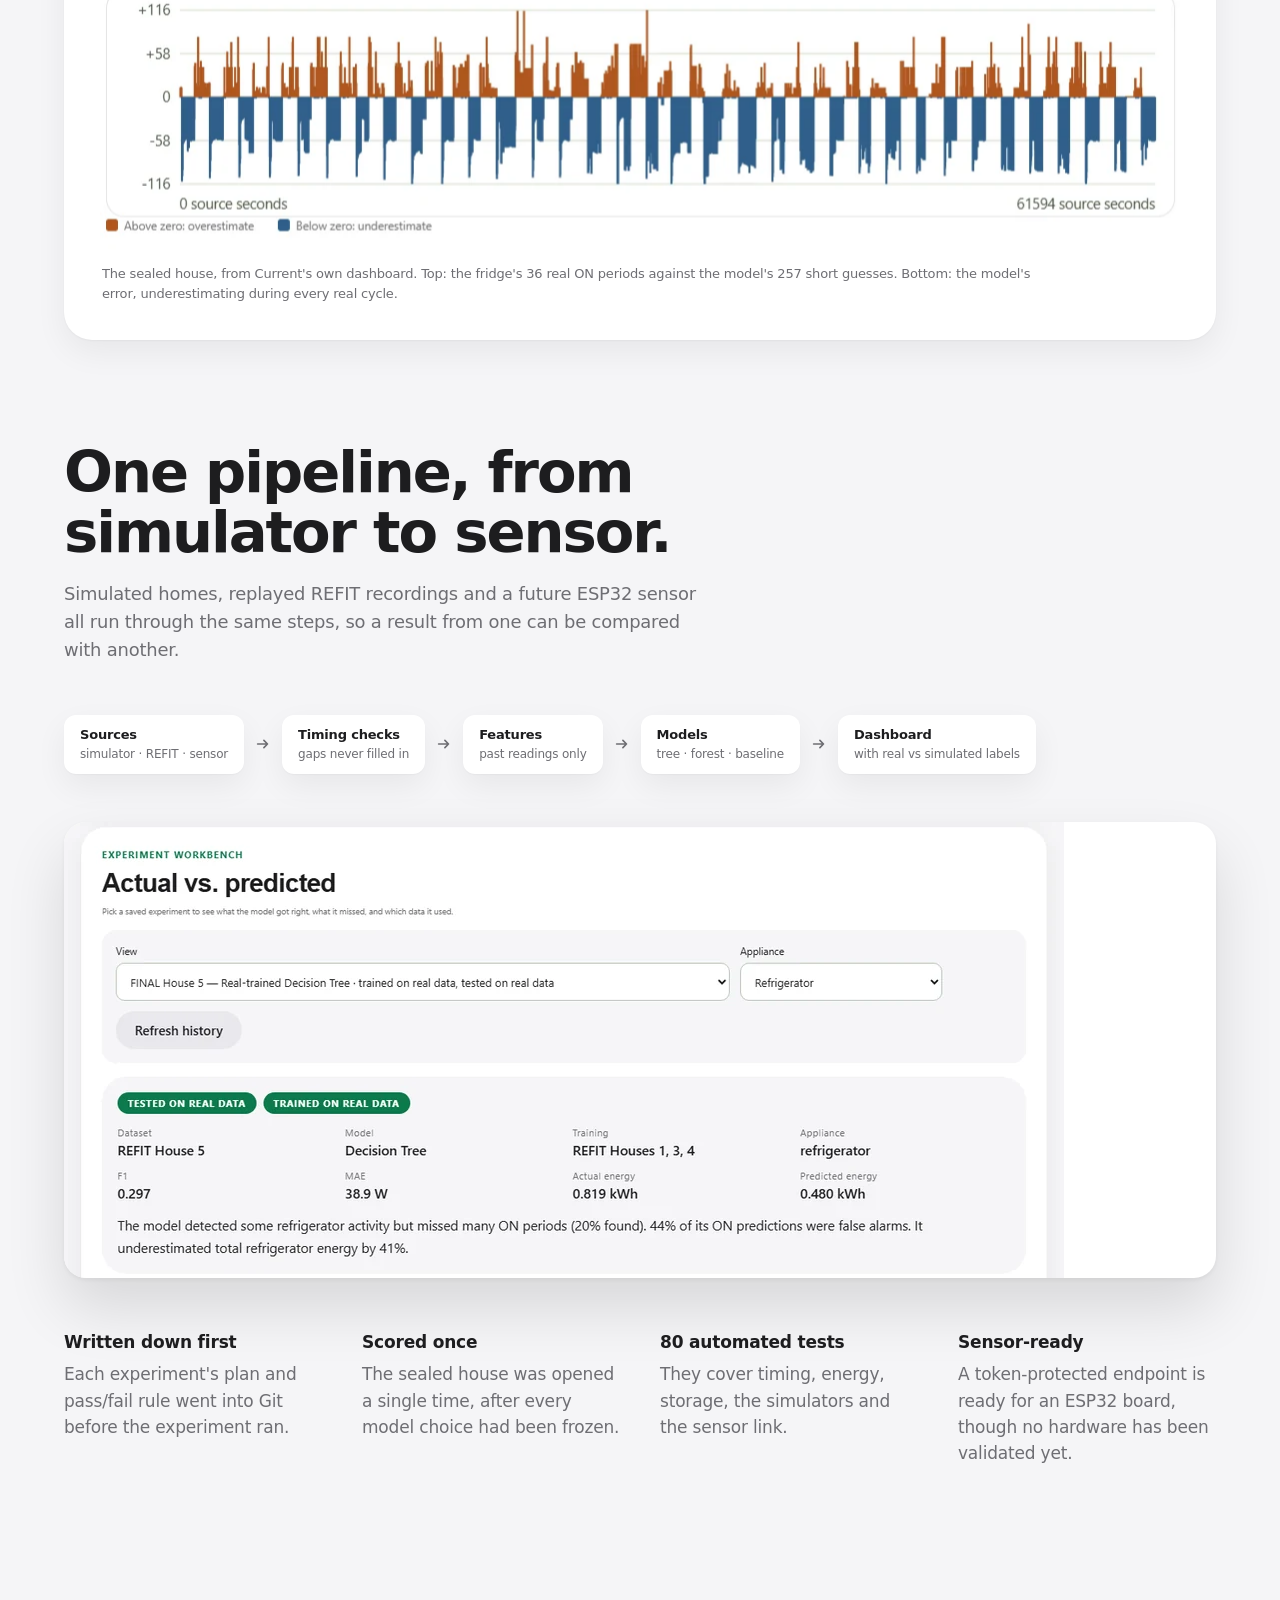
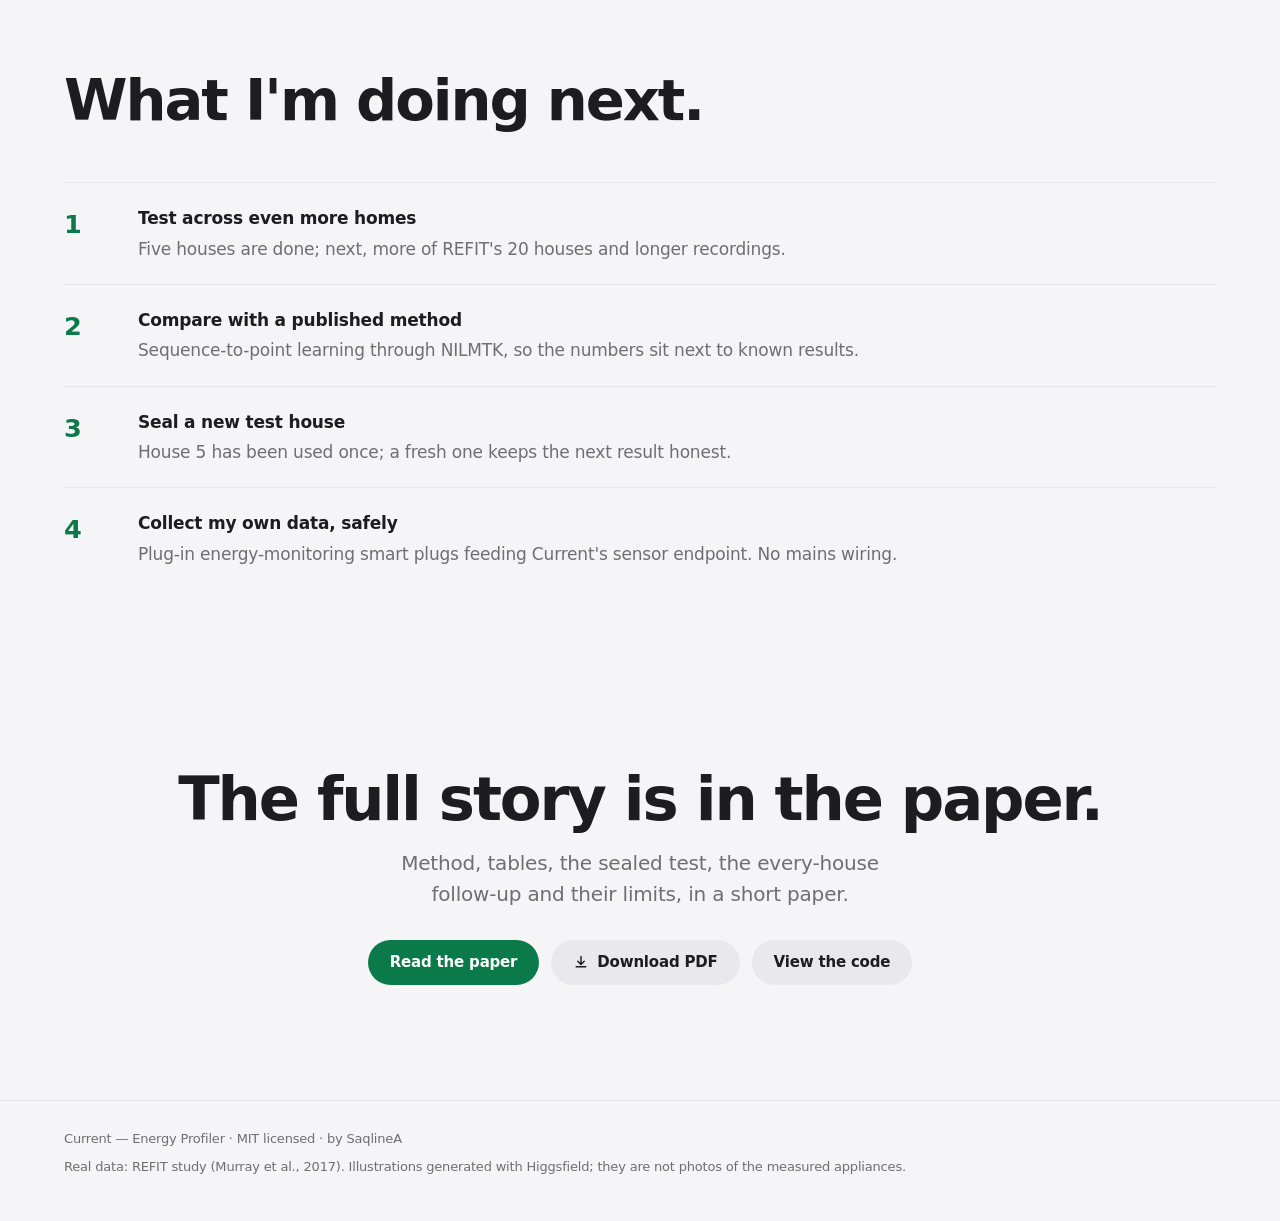
==== commit 10ef2dd1: "research: leave-one-house-out results (run once): real F1 0.339-0.520, simulator better at detection" ====
--- a/docs/index.html
+++ b/docs/index.html
@@ -90,7 +90,8 @@
             <p>The score that looked strong on the development house <strong>did not survive</strong> the sealed one. And a model trained only on my simulator <strong>did better</strong> than the one trained on real homes.</p>
             <p>Both models also underestimated the fridge's energy by 34–41%. The lesson is about method: one development house made the model look far better than it was.</p>
             <p>Before any of this, the biggest fix wasn't the model at all. Uneven sensor timing left just <strong>8</strong> usable training windows; a simple, label-blind timing rule recovered <strong>4,368</strong>.</p>
-            <p><a href="paper.html#final-test">How the sealed test worked</a></p>
+            <p>So I held out every house in turn, with the plan written down first. Real-trained scores ranged from <strong>0.339 to 0.520</strong> depending on the home, and the simulator model detected the fridge better in <strong>4 of 5</strong> homes, though its power estimates were often worse.</p>
+            <p><a href="paper.html#final-test">How the sealed test worked</a> · <a href="paper.html#cross-house">Every house held out</a></p>
           </div>
         </div>
         <figure class="plate figure-wide">
@@ -123,7 +124,7 @@
         <dl class="facts">
           <div><dt>Written down first</dt><dd>Each experiment's plan and pass/fail rule went into Git before the experiment ran.</dd></div>
           <div><dt>Scored once</dt><dd>The sealed house was opened a single time, after every model choice had been frozen.</dd></div>
-          <div><dt>78 automated tests</dt><dd>They cover timing, energy, storage, the simulators and the sensor link.</dd></div>
+          <div><dt>80 automated tests</dt><dd>They cover timing, energy, storage, the simulators and the sensor link.</dd></div>
           <div><dt>Sensor-ready</dt><dd>A token-protected endpoint is ready for an ESP32 board, though no hardware has been validated yet.</dd></div>
         </dl>
       </div>
@@ -133,7 +134,7 @@
       <div class="wrap">
         <div class="section-head"><h2 id="next-title">What I'm doing next.</h2></div>
         <ol class="next">
-          <li><strong>Test across many homes, not one</strong><span>Leave-one-house-out evaluation across more of REFIT's 20 houses.</span></li>
+          <li><strong>Test across even more homes</strong><span>Five houses are done; next, more of REFIT's 20 houses and longer recordings.</span></li>
           <li><strong>Compare with a published method</strong><span>Sequence-to-point learning through NILMTK, so the numbers sit next to known results.</span></li>
           <li><strong>Seal a new test house</strong><span>House 5 has been used once; a fresh one keeps the next result honest.</span></li>
           <li><strong>Collect my own data, safely</strong><span>Plug-in energy-monitoring smart plugs feeding Current's sensor endpoint. No mains wiring.</span></li>
@@ -144,7 +145,7 @@
     <section class="close" aria-labelledby="close-title">
       <div class="wrap">
         <h2 id="close-title">The full story is in the paper.</h2>
-        <p>Method, tables, the sealed test and its limits, in four pages.</p>
+        <p>Method, tables, the sealed test, the every-house follow-up and their limits, in a short paper.</p>
         <div class="actions">
           <a class="pill primary" href="paper.html">Read the paper</a>
           <a class="pill secondary" href="report.pdf">
--- a/docs/site.css
+++ b/docs/site.css
@@ -156,7 +156,7 @@
 .badge.none { background: var(--surface); color: var(--quiet); box-shadow: inset 0 0 0 1px var(--hairline); }
 .verdict-text p { margin: 0 0 16px; }
 .verdict-text p:first-child { font-size: 1.25rem; line-height: 1.45; color: var(--ink); }
-.figure-wide { margin-top: clamp(28px, 4vw, 48px); }
+.figure-wide { margin: clamp(28px, 4vw, 48px) 0 0; }
 .figure-wide img { border-radius: 12px; width: 100%; }
 
 /* System. */
@@ -167,18 +167,18 @@
 .pipeline .arrow svg { width: 18px; height: 18px; display: block; }
 .screen { border-radius: 22px; overflow: hidden; box-shadow: 0 2px 4px rgba(0, 0, 0, .05), 0 30px 60px rgba(0, 0, 0, .12); background: var(--surface); }
 .facts { display: grid; grid-template-columns: repeat(auto-fit, minmax(200px, 1fr)); gap: 28px 40px; margin: clamp(32px, 4vw, 52px) 0 0; }
-.facts dt { font-weight: 700; font-size: 1.05rem; }
+.facts dt { font-weight: 700; font-size: 1.0625rem; }
 .facts dd { margin: 6px 0 0; color: var(--quiet); font-size: 1.0625rem; }
 
 /* Next and close. */
 .next { counter-reset: step; list-style: none; padding: 0; margin: 0; display: grid; gap: 0; }
 .next li { counter-increment: step; display: grid; grid-template-columns: 56px 1fr; gap: 4px 18px; padding: 22px 0; border-top: 1px solid var(--hairline); }
 .next li::before { content: counter(step); grid-row: span 2; font-size: 1.6rem; font-weight: 700; color: var(--green); letter-spacing: -0.03em; font-variant-numeric: tabular-nums; }
-.next strong { font-size: 1.1rem; }
+.next strong { font-size: 1.0625rem; }
 .next span { color: var(--quiet); }
 .close { text-align: center; padding: clamp(40px, 6vw, 88px) 0 clamp(72px, 9vw, 120px); }
 .close h2 { font-size: clamp(2.2rem, 5vw, 3.8rem); letter-spacing: -0.035em; line-height: 1.04; }
-.close p { color: var(--quiet); margin: 16px auto 30px; max-width: 34rem; font-size: 1.15rem; }
+.close p { color: var(--quiet); margin: 16px auto 30px; max-width: 34rem; font-size: 1.25rem; }
 .close .actions { justify-content: center; }
 footer { border-top: 1px solid var(--hairline); padding: 28px 0 44px; font-size: .8125rem; color: var(--quiet); }
 footer .wrap { display: flex; flex-wrap: wrap; gap: 8px 28px; justify-content: space-between; }
@@ -230,7 +230,7 @@
 .paper article h2 { font-size: 1.6rem; letter-spacing: -0.025em; margin: 18px 0 12px; }
 .paper article h2::after { content: ''; display: block; width: 28px; height: 3px; border-radius: 980px; background: var(--green); margin-top: 10px; }
 .paper article p, .paper article li { color: var(--ink); }
-.paper article blockquote { margin: 18px 0; padding: 14px 18px; border-radius: 18px; background: var(--surface); box-shadow: var(--shadow); font-size: 1.1rem; }
+.paper article blockquote { margin: 18px 0; padding: 14px 18px; border-radius: 18px; background: var(--surface); box-shadow: var(--shadow); font-size: 1.0625rem; }
 .paper article blockquote p { margin: 0; }
 .paper article table { width: 100%; border-collapse: collapse; font-size: .8125rem; font-variant-numeric: tabular-nums; margin: 14px 0; display: block; overflow-x: auto; }
 .paper article th, .paper article td { padding: 7px 8px; border-bottom: 1px solid var(--hairline); text-align: left; white-space: nowrap; }
